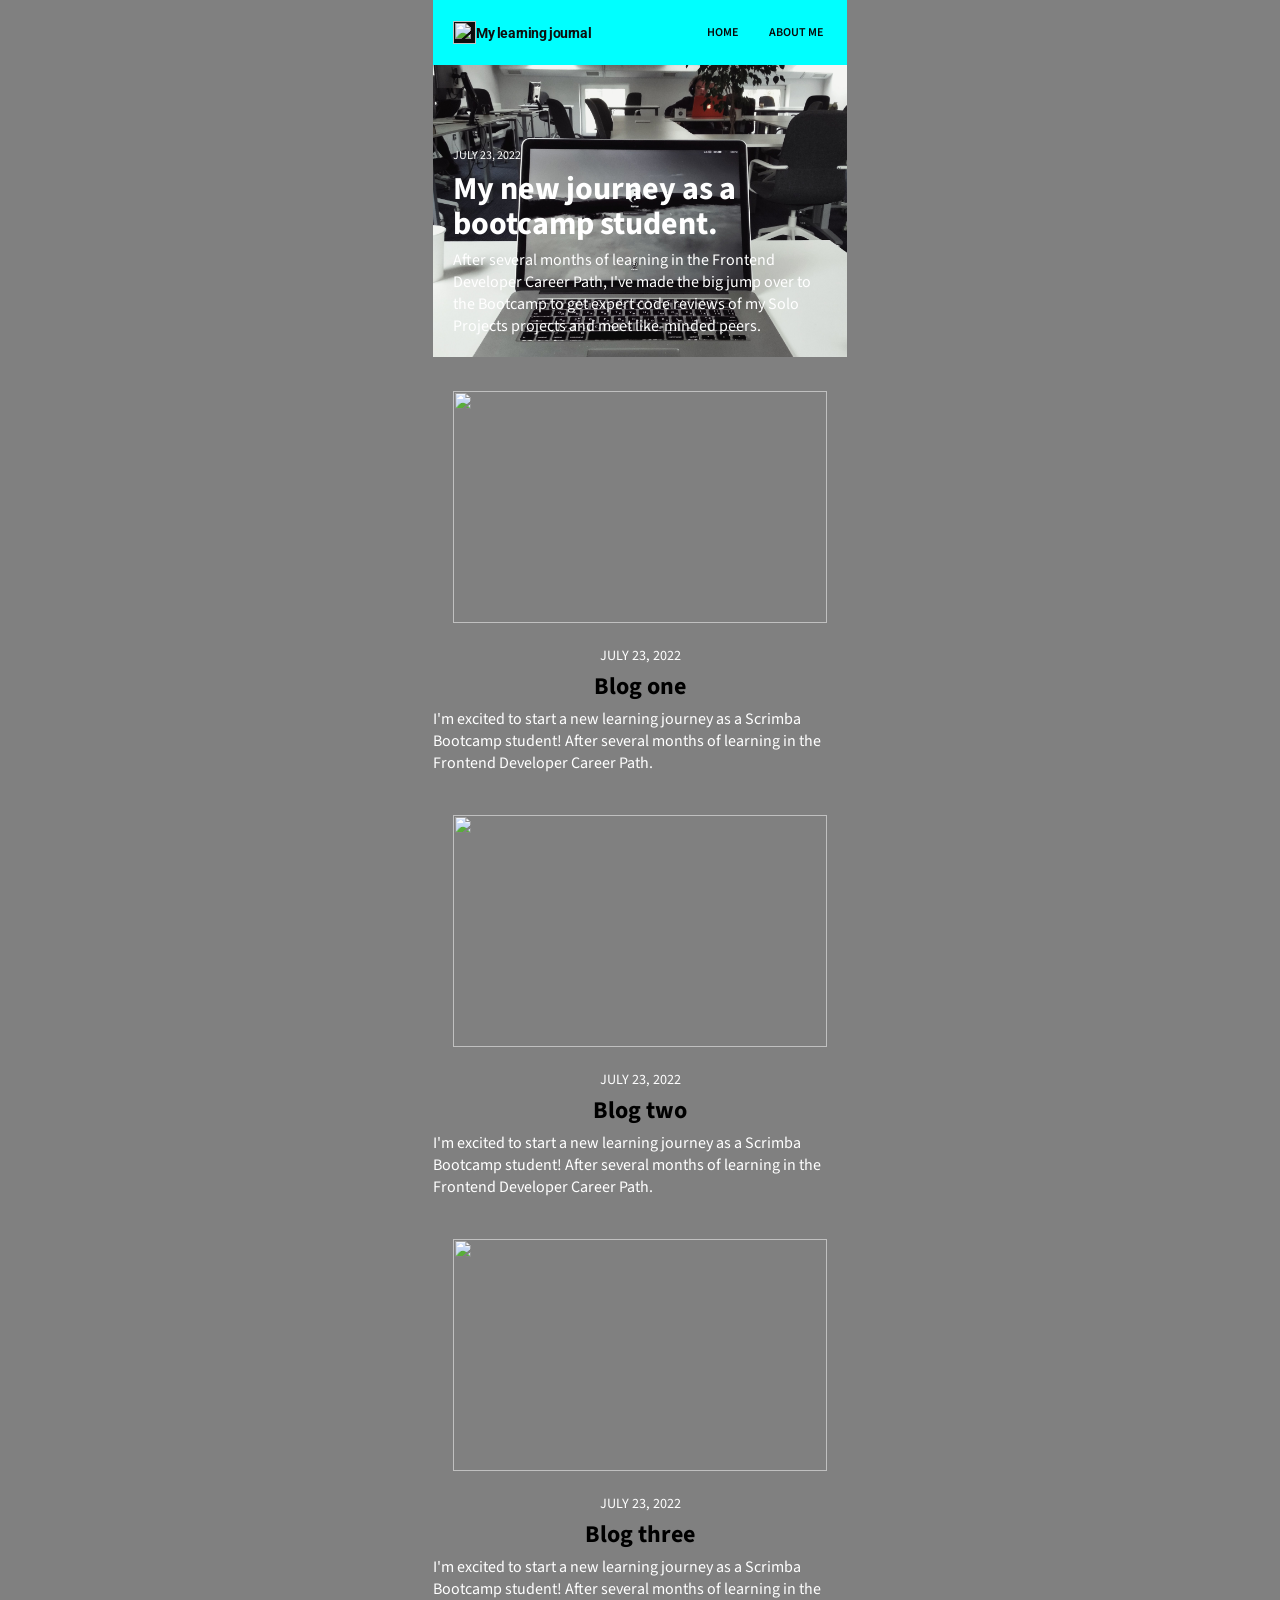
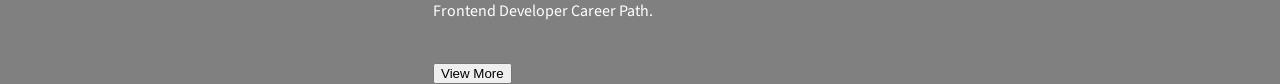
==== index.html @ 004eacd7 "Initial commit: My Learning Journal blog homepage - Add HTML structure: header with logo/nav, hero s" ====
<!DOCTYPE html>

<html lang="en">
    <head>
        <meta charset="UTF-8">
        <title>My Learning Journal</title>
        <link rel="stylesheet" href="styles.css">
        <meta name="viewport" content="width=device-width, initial-scale=1.0">
        <link rel="preconnect" href="https://fonts.googleapis.com">
<link rel="preconnect" href="https://fonts.gstatic.com" crossorigin>
<link href="https://fonts.googleapis.com/css2?family=Source+Sans+3:ital,wght@0,200..900;1,200..900&display=swap" rel="stylesheet">
<link rel="preconnect" href="https://fonts.googleapis.com">
<link rel="preconnect" href="https://fonts.gstatic.com" crossorigin>
<link href="https://fonts.googleapis.com/css2?family=Roboto:ital,wght@0,100..900;1,100..900&display=swap" rel="stylesheet">
    </head>
    <body>
        <header> 
            <div class="logo">
                <img src="#" width="23px" height="23px">My learning journal
            </div>
                <nav class="menu">
                    <li><a href="#">HOME</a></li>
                    <li><a href="#">ABOUT ME</a></li>
                </nav>
        </header>
       <main>

        <section class="hero">
            <p class="subtext">JULY 23, 2022</p>
            <h1>My new journey as a bootcamp student.</h1>
            <p>After several months of learning in the 
                Frontend Developer Career Path, 
                I've made the big jump over to the 
                Bootcamp to get expert code 
                reviews of my Solo Projects projects 
                and meet like-minded peers.</p>
        </section>

        <section class="blog-grid">
            <div class="card">
                <img src="#" width="374px" height="232px">
                <p class="subtext">JULY 23, 2022</p>
                <h2>Blog one</h2>
                <p>I'm excited to start a new learning 
                    journey as a Scrimba 
                    Bootcamp student! After several 
                    months of learning in the Frontend 
                    Developer Career Path.</p>
            </div>
            
            <div class="card">
                <img src="#" width="374px" height="232px">
                <p class="subtext">JULY 23, 2022</p>
                <h2>Blog two</h2>
                <p>I'm excited to start a new learning 
                    journey as a Scrimba 
                    Bootcamp student! After several 
                    months of learning in the Frontend 
                    Developer Career Path.</p>
            </div>

            <div class="card">
                <img src="#" width="374px" height="232px">
                <p class="subtext">JULY 23, 2022</p>
                <h2>Blog three</h2>
                <p>I'm excited to start a new learning 
                    journey as a Scrimba 
                    Bootcamp student! After several 
                    months of learning in the Frontend 
                    Developer Career Path.</p>
            </div>
        </section>

        <button class="view-more">View More</button>

       </main> 
        
    </body>
</html>
---- styles.css ----
body{
    background-color:gray;
    width: 414px;
    margin: 0;
    margin-left: auto;
    margin-right: auto;
    
}

header{
    background-color: aqua;
    display: flex;
    justify-content: space-between;
    align-items: center;
    box-sizing: border-box;
    padding: 21px 24px 21px 20px;
}

nav, a, .logo{
    display: flex;
    flex-direction: row;
    list-style: none;
    text-decoration: none;
    align-items: center;
    
}

.logo{
     font-family: "Roboto", sans-serif;
    font-weight: bold;
    font-size: 13.55px;
    letter-spacing: -0.03em;
    color: #0E0E0E;
    display: flex;
 
}

nav, a{
     font-family: "Source Sans 3", sans-serif;
    font-size: 12px;
    font-weight: 600;
    gap: 31px;
    color: #090909;
}

header img{
background-color: #0E0E0E;
}

/* Hero section */

.hero{
    background-image: url("images/hero.jpg");
    background-size: cover;
     background-position: center;
    display: flex;
    flex-direction: column;
    align-items: flex-start;
    justify-content: center;
    width: 414px;
    height: 292px;
    background-color:darkcyan ;
    padding: 87px 20px 25px 20px;
    box-sizing: border-box;
    gap: 8px;
    margin-bottom: 34px;
}

.hero .subtext, h1, p{
    font-family: "Source Sans 3", sans-serif;
    color: #FFFFFF;
    margin: 0;

}


.hero .subtext{
font-size: 12px;


}

.hero h1{
     font-size: 32px;
     font-weight: bold;
     line-height: 1.082em;



}

.hero p{
    font-size: 16px;
}

/* Grid */

.blog-grid{
    display: grid;
}

.card h2, p{
    margin: 0px;
    text-align: left;
    
}

.card{
    display: flex;
    flex-direction: column;
    align-items: center;
    font-family: "Source Sans 3", sans-serif;
    gap: 8px;
    box-sizing: border-box;
    margin-bottom: 41px;
    
}

.card img{
    
}

.card .subtext{
    font-size: 14.17px;
    margin-top: 14px;
    box-sizing: border-box;
}

.card h2{
    font-size: 24px;
    line-height: 1.082em;
}
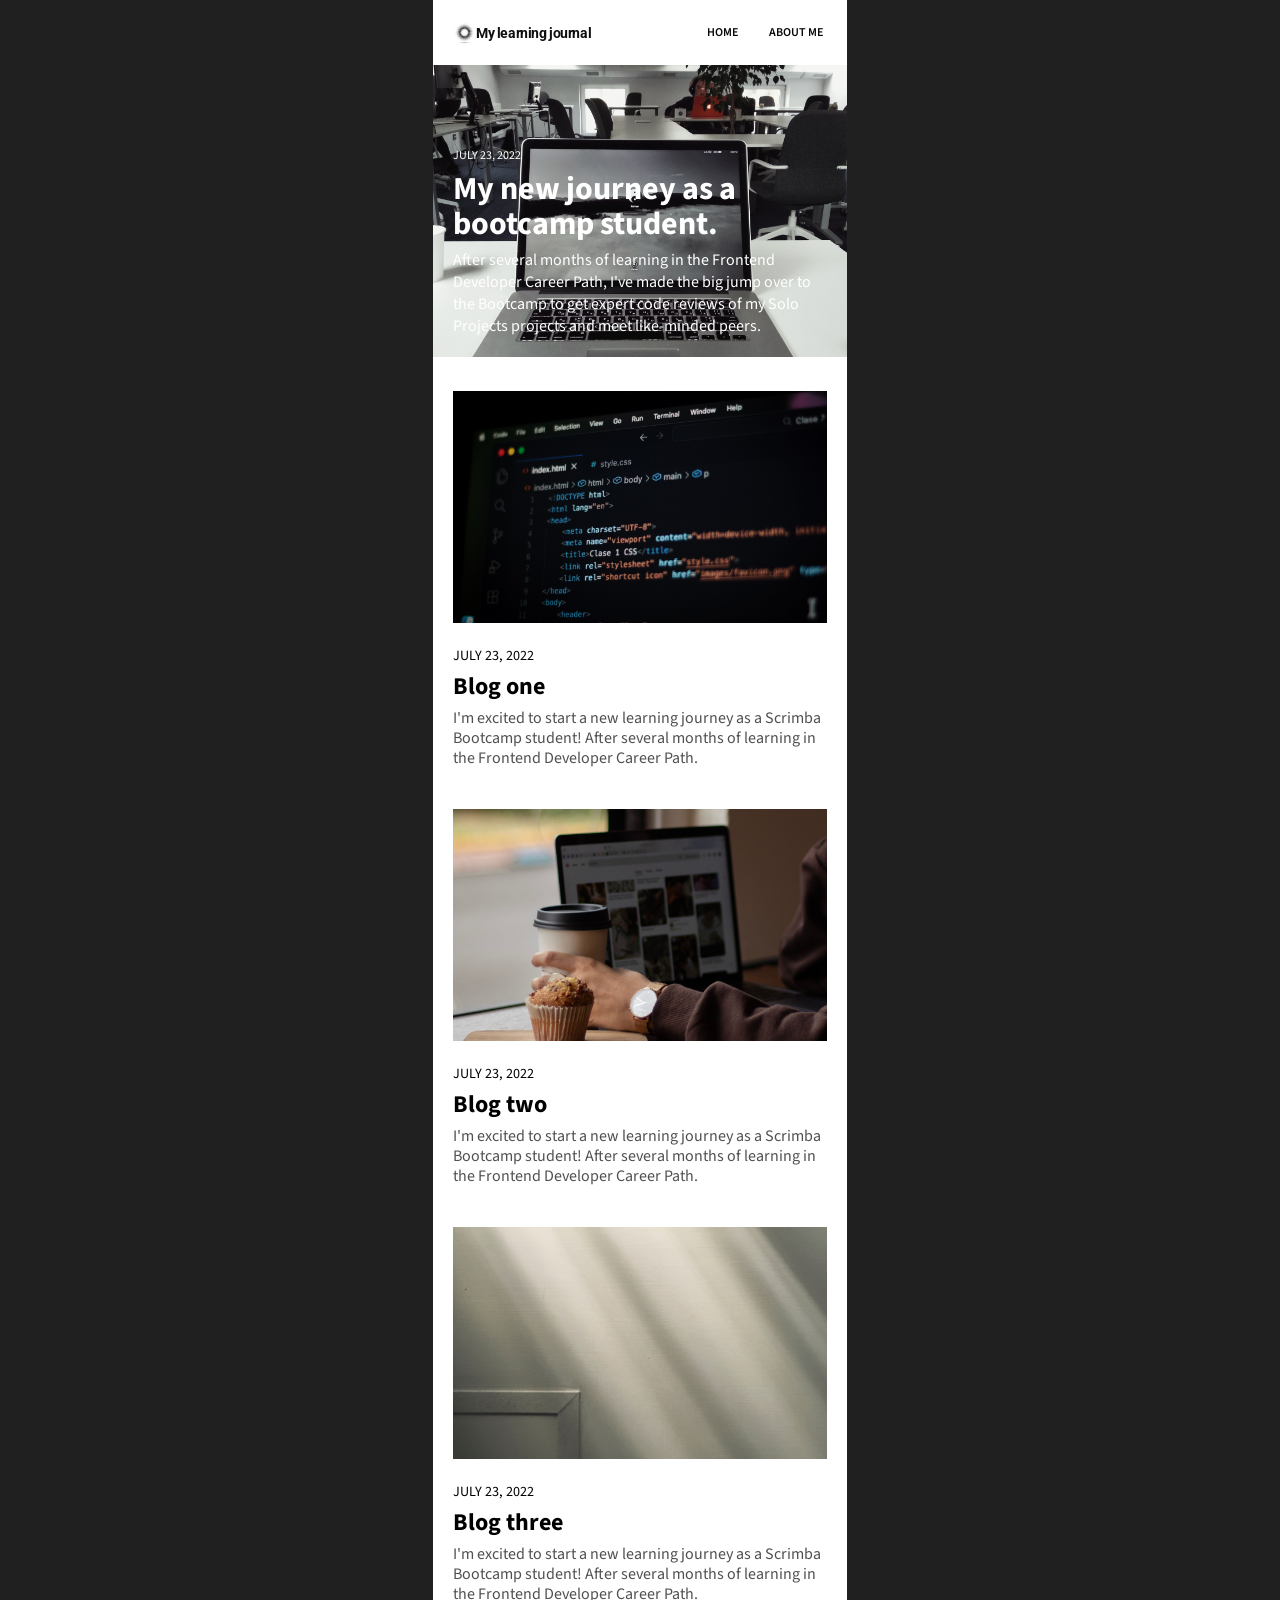
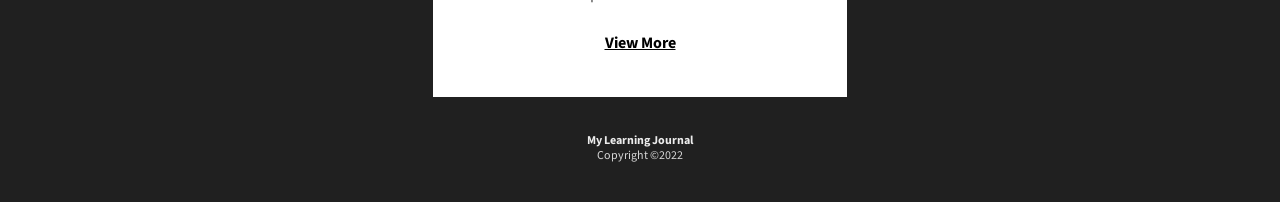
==== commit 5047698b: "Style mobile layout for My Learning Journal homepage - Style header with logo and nav using flexbox " ====
--- a/index.html
+++ b/index.html
@@ -16,7 +16,7 @@
     <body>
         <header> 
             <div class="logo">
-                <img src="#" width="23px" height="23px">My learning journal
+                <img src="./images/header-logo.jpg" width="23px" height="23px">My learning journal
             </div>
                 <nav class="menu">
                     <li><a href="#">HOME</a></li>
@@ -26,9 +26,9 @@
        <main>
 
         <section class="hero">
-            <p class="subtext">JULY 23, 2022</p>
+            <p class="date">JULY 23, 2022</p>
             <h1>My new journey as a bootcamp student.</h1>
-            <p>After several months of learning in the 
+            <p class="subtext">After several months of learning in the 
                 Frontend Developer Career Path, 
                 I've made the big jump over to the 
                 Bootcamp to get expert code 
@@ -38,10 +38,10 @@
 
         <section class="blog-grid">
             <div class="card">
-                <img src="#" width="374px" height="232px">
-                <p class="subtext">JULY 23, 2022</p>
+                <img src="./images/card2.jpg" width="374px" height="232px">
+                <p class="date">JULY 23, 2022</p>
                 <h2>Blog one</h2>
-                <p>I'm excited to start a new learning 
+                <p class="subtext">I'm excited to start a new learning 
                     journey as a Scrimba 
                     Bootcamp student! After several 
                     months of learning in the Frontend 
@@ -49,10 +49,10 @@
             </div>
             
             <div class="card">
-                <img src="#" width="374px" height="232px">
-                <p class="subtext">JULY 23, 2022</p>
+                <img src="./images/card3.jpg" width="374px" height="232px">
+                <p class="date">JULY 23, 2022</p>
                 <h2>Blog two</h2>
-                <p>I'm excited to start a new learning 
+                <p class="subtext">I'm excited to start a new learning 
                     journey as a Scrimba 
                     Bootcamp student! After several 
                     months of learning in the Frontend 
@@ -60,10 +60,10 @@
             </div>
 
             <div class="card">
-                <img src="#" width="374px" height="232px">
-                <p class="subtext">JULY 23, 2022</p>
+                <img src="./images/card4.jpg" width="374px" height="232px">
+                <p class="date">JULY 23, 2022</p>
                 <h2>Blog three</h2>
-                <p>I'm excited to start a new learning 
+                <p class="subtext">I'm excited to start a new learning 
                     journey as a Scrimba 
                     Bootcamp student! After several 
                     months of learning in the Frontend 
@@ -74,6 +74,11 @@
         <button class="view-more">View More</button>
 
        </main> 
+
+       <footer>
+        <p>My Learning Journal
+        <br><span>Copyright ©2022</span></br></p>
+       </footer>
         
     </body>
 </html>
--- a/styles.css
+++ b/styles.css
@@ -1,19 +1,22 @@
 body{
-    background-color:gray;
+    background-color:whitesmoke;
     width: 414px;
     margin: 0;
     margin-left: auto;
     margin-right: auto;
+    background-color: #202020;
+
     
 }
 
 header{
-    background-color: aqua;
+
     display: flex;
     justify-content: space-between;
     align-items: center;
     box-sizing: border-box;
     padding: 21px 24px 21px 20px;
+    background-color: white;
 }
 
 nav, a, .logo{
@@ -26,7 +29,7 @@
 }
 
 .logo{
-     font-family: "Roboto", sans-serif;
+    font-family: "Roboto", sans-serif;
     font-weight: bold;
     font-size: 13.55px;
     letter-spacing: -0.03em;
@@ -45,6 +48,7 @@
 
 header img{
 background-color: #0E0E0E;
+object-fit: cover;
 }
 
 /* Hero section */
@@ -59,34 +63,33 @@
     justify-content: center;
     width: 414px;
     height: 292px;
-    background-color:darkcyan ;
     padding: 87px 20px 25px 20px;
     box-sizing: border-box;
     gap: 8px;
     margin-bottom: 34px;
 }
 
-.hero .subtext, h1, p{
+.hero .subtext, h1, p, .date{
     font-family: "Source Sans 3", sans-serif;
     color: #FFFFFF;
     margin: 0;
-
 }
 
 
 .hero .subtext{
-font-size: 12px;
+font-size: 16px;
+font-weight: 400;
+}
 
-
+.hero .date{
+    font-size: 12px;
+    font-weight: 400;
 }
 
 .hero h1{
      font-size: 32px;
      font-weight: bold;
      line-height: 1.082em;
-
-
-
 }
 
 .hero p{
@@ -95,41 +98,98 @@
 
 /* Grid */
 
+main{
+    background-color: white;
+
+}
+
 .blog-grid{
     display: grid;
 }
 
+
+/* quitar margen texto de cards */
 .card h2, p{
     margin: 0px;
-    text-align: left;
-    
 }
 
 .card{
     display: flex;
     flex-direction: column;
-    align-items: center;
     font-family: "Source Sans 3", sans-serif;
     gap: 8px;
     box-sizing: border-box;
     margin-bottom: 41px;
-    
+    margin-left: 20px;
+    margin-right: 20px;
 }
 
 .card img{
-    
+    object-fit: cover;
 }
 
-.card .subtext{
+.card .date{
     font-size: 14.17px;
     margin-top: 14px;
     box-sizing: border-box;
+    color: #000000;
+    font-weight: 400;
 }
 
 .card h2{
     font-size: 24px;
     line-height: 1.082em;
+    font-weight: bold;
+   
 }
 
+.card .subtext{
+font-size: 16px;
+font-weight: 400;
+color: #505050;
+line-height: 1.25em;
+}
 
+/* view more btn */
 
+.view-more{
+    font-family: "Source Sans 3";
+    color: #000000;
+    font-weight: bold;
+    font-size: 16px;
+    text-decoration: underline;
+    cursor: pointer;
+    display: flex;
+    margin-top: -14px;
+    margin-left: auto;
+    margin-right: auto;
+    padding-bottom: 43px;
+    border: none;
+    background: none;
+   
+}
+
+/* footer */
+footer{
+    background-color: #202020;
+    display: flex;
+    justify-content: center;
+    align-items: center;
+    text-align: center;
+    height: 105px;
+
+}
+
+footer p{
+    font-size: 12px;
+    color: #ececec;
+    font-weight: bold;
+    line-height: 1.082em;
+}
+
+footer span{
+    color:#D7D7D7;
+    font-weight: 400;
+    line-height: 1.25em;
+}
+
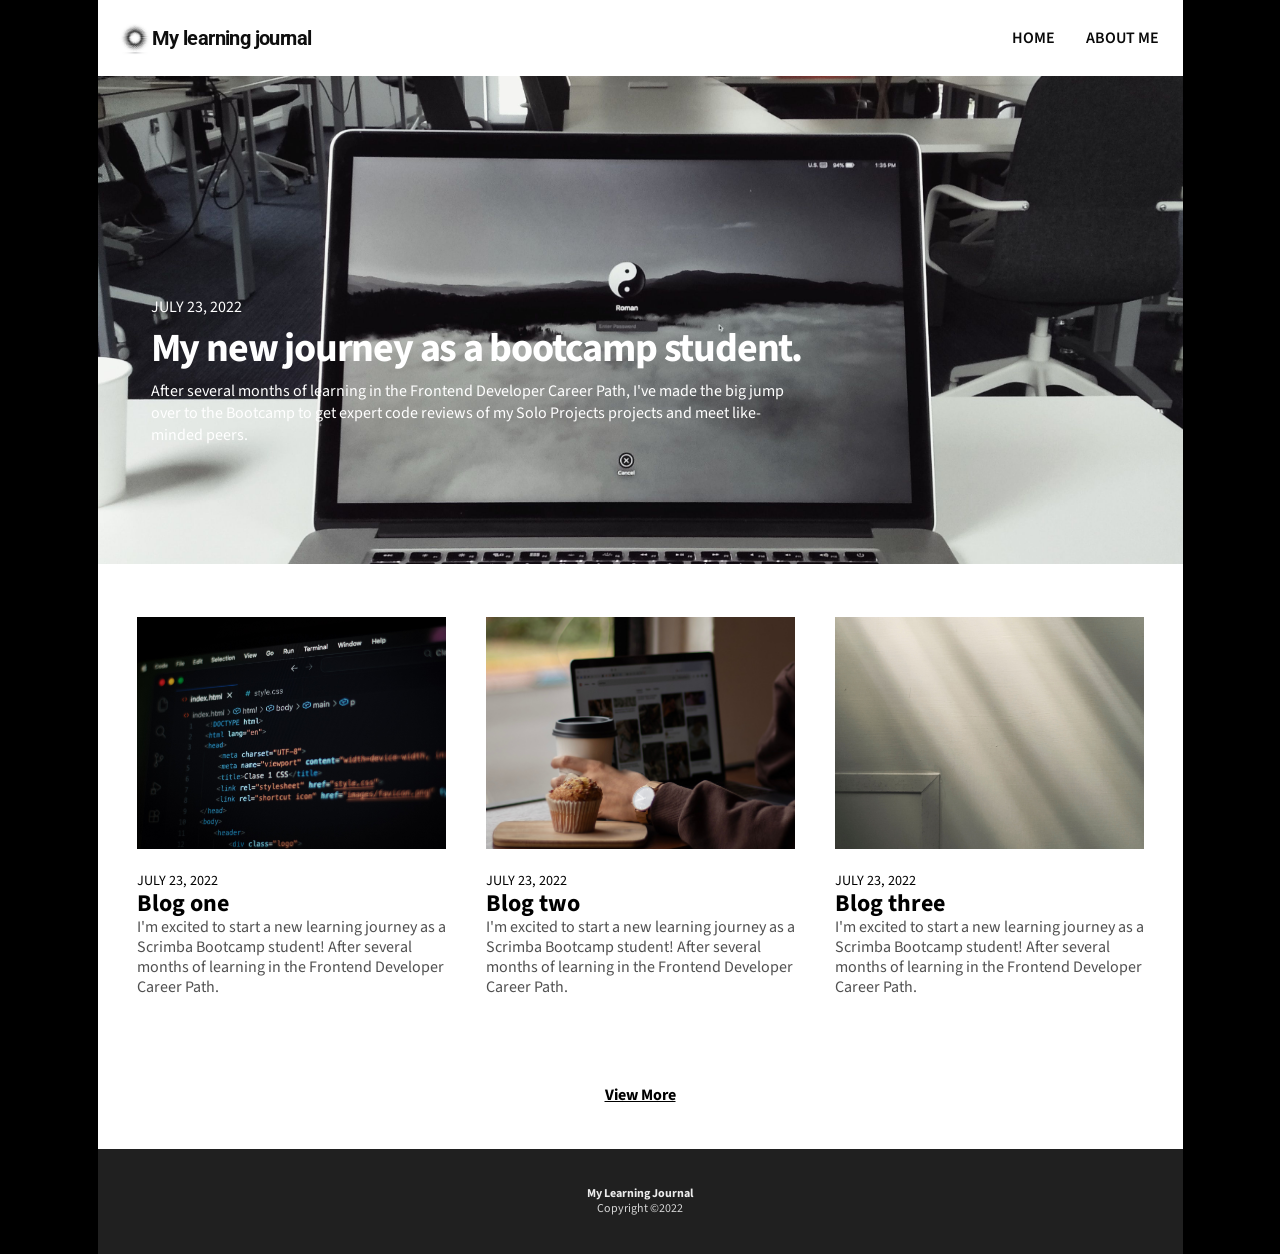
==== commit f9d48fdd: "Add desktop breakpoint styles for header, hero, and blog grid - Add media query at 1080px for deskto" ====
--- a/index.html
+++ b/index.html
@@ -26,14 +26,16 @@
        <main>
 
         <section class="hero">
-            <p class="date">JULY 23, 2022</p>
-            <h1>My new journey as a bootcamp student.</h1>
-            <p class="subtext">After several months of learning in the 
-                Frontend Developer Career Path, 
-                I've made the big jump over to the 
-                Bootcamp to get expert code 
-                reviews of my Solo Projects projects 
-                and meet like-minded peers.</p>
+            <div class="inner-text">
+                <p class="date">JULY 23, 2022</p>
+                <h1>My new journey as a bootcamp student.</h1>
+                <p class="subtext">After several months of learning in the 
+                    Frontend Developer Career Path, 
+                    I've made the big jump over to the 
+                    Bootcamp to get expert code 
+                    reviews of my Solo Projects projects 
+                    and meet like-minded peers.</p>
+            </div>
         </section>
 
         <section class="blog-grid">
--- a/styles.css
+++ b/styles.css
@@ -1,21 +1,17 @@
 body{
-    background-color:whitesmoke;
-    width: 414px;
-    margin: 0;
-    margin-left: auto;
-    margin-right: auto;
+
+    width: 100%;
+    max-width: 414px;
+    margin: 0 auto;
     background-color: #202020;
-
-    
 }
 
 header{
-
     display: flex;
     justify-content: space-between;
     align-items: center;
     box-sizing: border-box;
-    padding: 21px 24px 21px 20px;
+    padding: 1.3125rem 1.5rem 1.3125rem 1.25rem;
     background-color: white;
 }
 
@@ -25,30 +21,28 @@
     list-style: none;
     text-decoration: none;
     align-items: center;
-    
 }
 
 .logo{
     font-family: "Roboto", sans-serif;
     font-weight: bold;
-    font-size: 13.55px;
+    font-size: 0.8469rem;
     letter-spacing: -0.03em;
     color: #0E0E0E;
     display: flex;
- 
 }
 
 nav, a{
-     font-family: "Source Sans 3", sans-serif;
-    font-size: 12px;
+    font-family: "Source Sans 3", sans-serif;
+    font-size: 0.75rem;
     font-weight: 600;
-    gap: 31px;
+    gap: 1.9375rem;
     color: #090909;
 }
 
 header img{
-background-color: #0E0E0E;
-object-fit: cover;
+    background-color: #0E0E0E;
+    object-fit: cover;
 }
 
 /* Hero section */
@@ -56,17 +50,17 @@
 .hero{
     background-image: url("images/hero.jpg");
     background-size: cover;
-     background-position: center;
+    background-position: center;
     display: flex;
     flex-direction: column;
     align-items: flex-start;
-    justify-content: center;
-    width: 414px;
-    height: 292px;
-    padding: 87px 20px 25px 20px;
-    box-sizing: border-box;
-    gap: 8px;
-    margin-bottom: 34px;
+    justify-content: flex-end;
+    width: 25.875rem;
+    height: 18.25rem;
+    padding: 5.4375rem 1.25rem 1.5625rem 1.25rem;
+    box-sizing: border-box;
+    gap: 0.5rem;
+    margin-bottom: 2.125rem;
 }
 
 .hero .subtext, h1, p, .date{
@@ -75,38 +69,36 @@
     margin: 0;
 }
 
-
 .hero .subtext{
-font-size: 16px;
-font-weight: 400;
+    font-size: 1rem;
+    font-weight: 400;
 }
 
 .hero .date{
-    font-size: 12px;
+    font-size: 0.75rem;
     font-weight: 400;
 }
 
 .hero h1{
-     font-size: 32px;
-     font-weight: bold;
-     line-height: 1.082em;
+    font-size: 2rem;
+    font-weight: bold;
+    line-height: 1.082em;
 }
 
 .hero p{
-    font-size: 16px;
+    font-size: 1rem;
 }
 
 /* Grid */
 
 main{
     background-color: white;
-
 }
 
 .blog-grid{
     display: grid;
-}
-
+    justify-content: center;
+}
 
 /* quitar margen texto de cards */
 .card h2, p{
@@ -117,37 +109,36 @@
     display: flex;
     flex-direction: column;
     font-family: "Source Sans 3", sans-serif;
-    gap: 8px;
-    box-sizing: border-box;
-    margin-bottom: 41px;
-    margin-left: 20px;
-    margin-right: 20px;
+    box-sizing: border-box;
+    margin-bottom: 2.5625rem;
+    margin-left: 1.25rem;
+    margin-right: 1.25rem;
 }
 
 .card img{
     object-fit: cover;
+    margin-bottom: 8px;
 }
 
 .card .date{
-    font-size: 14.17px;
-    margin-top: 14px;
+    font-size: 0.8856rem;
+    margin-top: 0.875rem;
     box-sizing: border-box;
     color: #000000;
     font-weight: 400;
 }
 
 .card h2{
-    font-size: 24px;
+    font-size: 1.5rem;
     line-height: 1.082em;
     font-weight: bold;
-   
 }
 
 .card .subtext{
-font-size: 16px;
-font-weight: 400;
-color: #505050;
-line-height: 1.25em;
+    font-size: 1rem;
+    font-weight: 400;
+    color: #505050;
+    line-height: 1.25em;
 }
 
 /* view more btn */
@@ -156,17 +147,16 @@
     font-family: "Source Sans 3";
     color: #000000;
     font-weight: bold;
-    font-size: 16px;
+    font-size: 1rem;
     text-decoration: underline;
     cursor: pointer;
     display: flex;
-    margin-top: -14px;
+    margin-top: -0.875rem;
     margin-left: auto;
     margin-right: auto;
-    padding-bottom: 43px;
+    padding-bottom: 2.6875rem;
     border: none;
     background: none;
-   
 }
 
 /* footer */
@@ -176,12 +166,11 @@
     justify-content: center;
     align-items: center;
     text-align: center;
-    height: 105px;
-
+    height: 6.5625rem;
 }
 
 footer p{
-    font-size: 12px;
+    font-size: 0.75rem;
     color: #ececec;
     font-weight: bold;
     line-height: 1.082em;
@@ -193,3 +182,92 @@
     line-height: 1.25em;
 }
 
+/* Desktop screen size */
+
+
+
+@media (min-width: 1080px){
+    body{
+        background-color: #000000;
+        max-width: 1085px;
+    }
+
+
+/* texto nav */
+
+    nav a{
+    font-family: "Source Sans 3", sans-serif;
+    font-size: 1rem;
+    }
+
+    .logo{
+        font-size: 1.2525rem;
+    }
+
+    .logo img{
+        height: 2.140625rem;
+        width: 2.140625rem;
+    }
+
+/* texto hero */
+    .hero{
+        width: 1085px;
+        height: 488px;
+        padding: 0 0 3.7043rem 3.3125rem
+        
+    }
+
+    .hero .inner-text{
+     width: 657px;
+    }
+
+    .hero .date{
+    font-size: 1rem;
+    font-weight: 400;
+    margin-bottom: 0.5625rem;
+    }
+
+    .hero h1{
+    font-size: 2.5rem;
+    letter-spacing: -0.03em;
+   margin-bottom: 0.6081rem;
+    }
+
+   .hero .subtext{
+    font-size: 1rem;
+    font-weight: 400;
+    margin-bottom: 3.704375rem;
+    }
+
+    .hero{
+        margin-bottom: 0px;
+    }
+
+/* grid template */
+
+
+.blog-grid{
+
+    grid-template-columns: repeat(3, 1fr);
+    grid-template-rows: 1fr;
+    box-sizing: border-box;
+    padding: 53px 53px 46px 53px;
+    row-gap: 26px;
+
+
+    }
+
+    .card{
+        width: 309px;
+        height: 393px;
+        
+    }
+
+    .card img{
+        width: 100%;
+    }
+
+}
+
+   
+
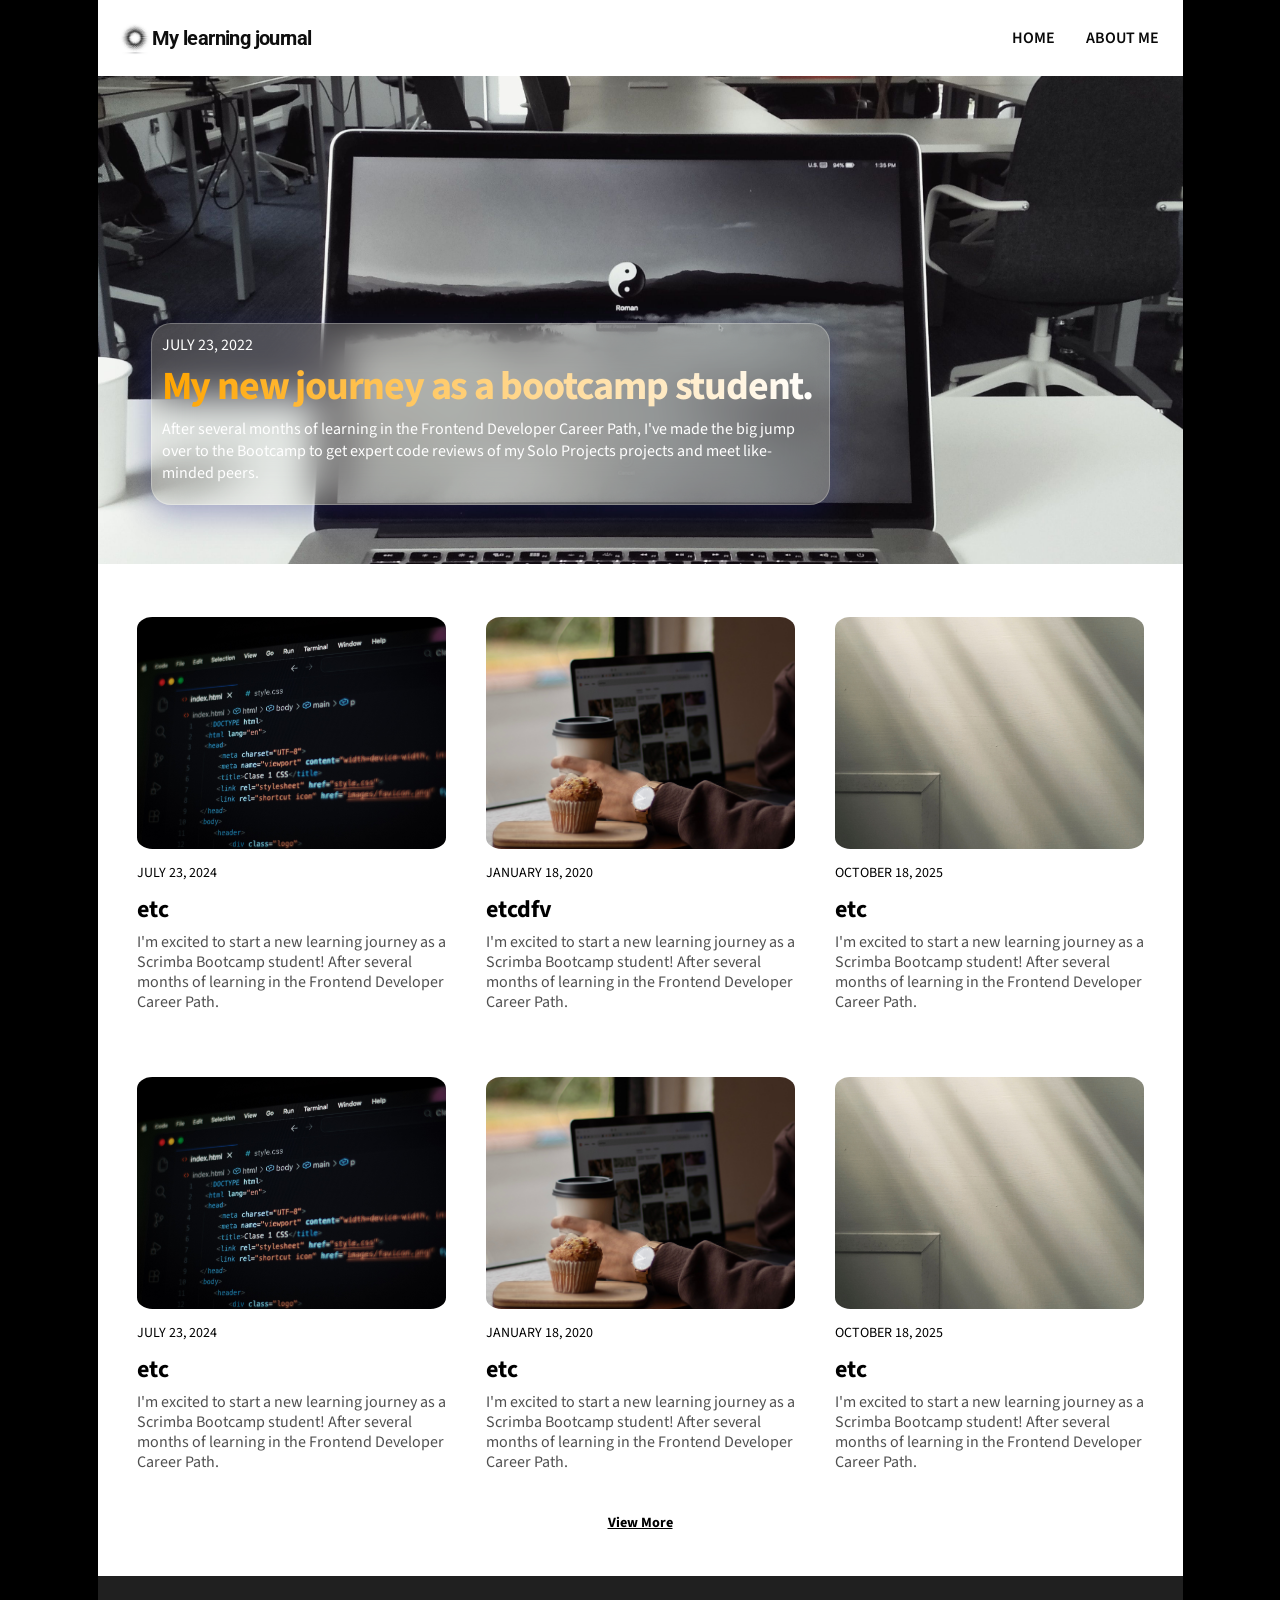
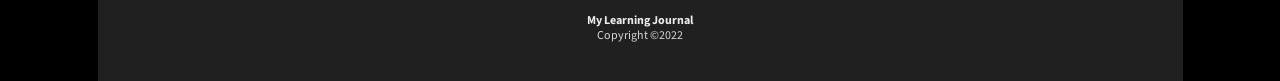
==== commit 6d956b7c: "Complete homepage with dynamic blog rendering and View More - Add data.js with blog post objects (im" ====
--- a/index.html
+++ b/index.html
@@ -28,7 +28,7 @@
         <section class="hero">
             <div class="inner-text">
                 <p class="date">JULY 23, 2022</p>
-                <h1>My new journey as a bootcamp student.</h1>
+                <h1 class="gradient-text">My new journey as a bootcamp student.</h1>
                 <p class="subtext">After several months of learning in the 
                     Frontend Developer Career Path, 
                     I've made the big jump over to the 
@@ -37,43 +37,13 @@
                     and meet like-minded peers.</p>
             </div>
         </section>
+<!-- Grid blogs -->
+        <section class="blog-grid" id="blog-grid">
 
-        <section class="blog-grid">
-            <div class="card">
-                <img src="./images/card2.jpg" width="374px" height="232px">
-                <p class="date">JULY 23, 2022</p>
-                <h2>Blog one</h2>
-                <p class="subtext">I'm excited to start a new learning 
-                    journey as a Scrimba 
-                    Bootcamp student! After several 
-                    months of learning in the Frontend 
-                    Developer Career Path.</p>
-            </div>
-            
-            <div class="card">
-                <img src="./images/card3.jpg" width="374px" height="232px">
-                <p class="date">JULY 23, 2022</p>
-                <h2>Blog two</h2>
-                <p class="subtext">I'm excited to start a new learning 
-                    journey as a Scrimba 
-                    Bootcamp student! After several 
-                    months of learning in the Frontend 
-                    Developer Career Path.</p>
-            </div>
-
-            <div class="card">
-                <img src="./images/card4.jpg" width="374px" height="232px">
-                <p class="date">JULY 23, 2022</p>
-                <h2>Blog three</h2>
-                <p class="subtext">I'm excited to start a new learning 
-                    journey as a Scrimba 
-                    Bootcamp student! After several 
-                    months of learning in the Frontend 
-                    Developer Career Path.</p>
-            </div>
+        
         </section>
 
-        <button class="view-more">View More</button>
+        <button class="view-more" id="view-btn">View More</button>
 
        </main> 
 
@@ -81,6 +51,8 @@
         <p>My Learning Journal
         <br><span>Copyright ©2022</span></br></p>
        </footer>
-        
+
+        <script src="script.js" type="module"></script>
+
     </body>
 </html>
--- a/styles.css
+++ b/styles.css
@@ -117,7 +117,8 @@
 
 .card img{
     object-fit: cover;
-    margin-bottom: 8px;
+    border-radius: 5%;
+    
 }
 
 .card .date{
@@ -147,11 +148,11 @@
     font-family: "Source Sans 3";
     color: #000000;
     font-weight: bold;
-    font-size: 1rem;
+    font-size: 0.885625rem;
     text-decoration: underline;
     cursor: pointer;
     display: flex;
-    margin-top: -0.875rem;
+    margin-top: -2.875rem;
     margin-left: auto;
     margin-right: auto;
     padding-bottom: 2.6875rem;
@@ -159,6 +160,11 @@
     background: none;
 }
 
+.view-more:hover{
+    transform: scale(1.04);
+    color: #505050;
+}
+
 /* footer */
 footer{
     background-color: #202020;
@@ -167,6 +173,9 @@
     align-items: center;
     text-align: center;
     height: 6.5625rem;
+
+    
+
 }
 
 footer p{
@@ -174,6 +183,7 @@
     color: #ececec;
     font-weight: bold;
     line-height: 1.082em;
+    
 }
 
 footer span{
@@ -200,6 +210,11 @@
     font-size: 1rem;
     }
 
+    nav a:hover{
+        transform: scale(1.03);
+        color:#505050;
+    }
+
     .logo{
         font-size: 1.2525rem;
     }
@@ -213,12 +228,23 @@
     .hero{
         width: 1085px;
         height: 488px;
-        padding: 0 0 3.7043rem 3.3125rem
+        padding: 0 0 3.7043rem 3.3125rem;
         
     }
 
     .hero .inner-text{
-     width: 657px;
+     /* width: 657px; */
+     height: 10rem;
+     width: 41.0625rem;
+     padding: 0.625em;
+
+
+    background: rgba(255, 255, 255, 0.2);
+    backdrop-filter: blur(20px);
+    -webkit-backdrop-filter: blur(20px); /* necesario para Safari */
+    border: 1px solid rgba(255, 255, 255, 0.25);
+    border-radius: 20px;
+    box-shadow: 0 8px 32px rgba(31, 38, 135, 0.37);
     }
 
     .hero .date{
@@ -230,8 +256,16 @@
     .hero h1{
     font-size: 2.5rem;
     letter-spacing: -0.03em;
-   margin-bottom: 0.6081rem;
-    }
+    margin-bottom: 0.6081rem;
+    color: gradient() ;
+    }
+
+    .gradient-text {
+    background: linear-gradient(90deg, orange, white);
+    -webkit-background-clip: text;
+    background-clip: text;
+    color: transparent;
+}
 
    .hero .subtext{
     font-size: 1rem;
@@ -265,7 +299,32 @@
 
     .card img{
         width: 100%;
-    }
+        min-height: 232px;
+    }
+
+    .card img:hover{
+        transform: scale(1.01);
+    }
+
+
+/* card text */
+
+.card .date{
+    font-size: 0.875rem;
+    margin-top: 0.875rem;
+    margin-bottom: 14px;
+  
+}
+
+.card h2{
+    margin-bottom: 9px;
+}
+
+.card .subtext{
+  
+}
+
+
 
 }
 
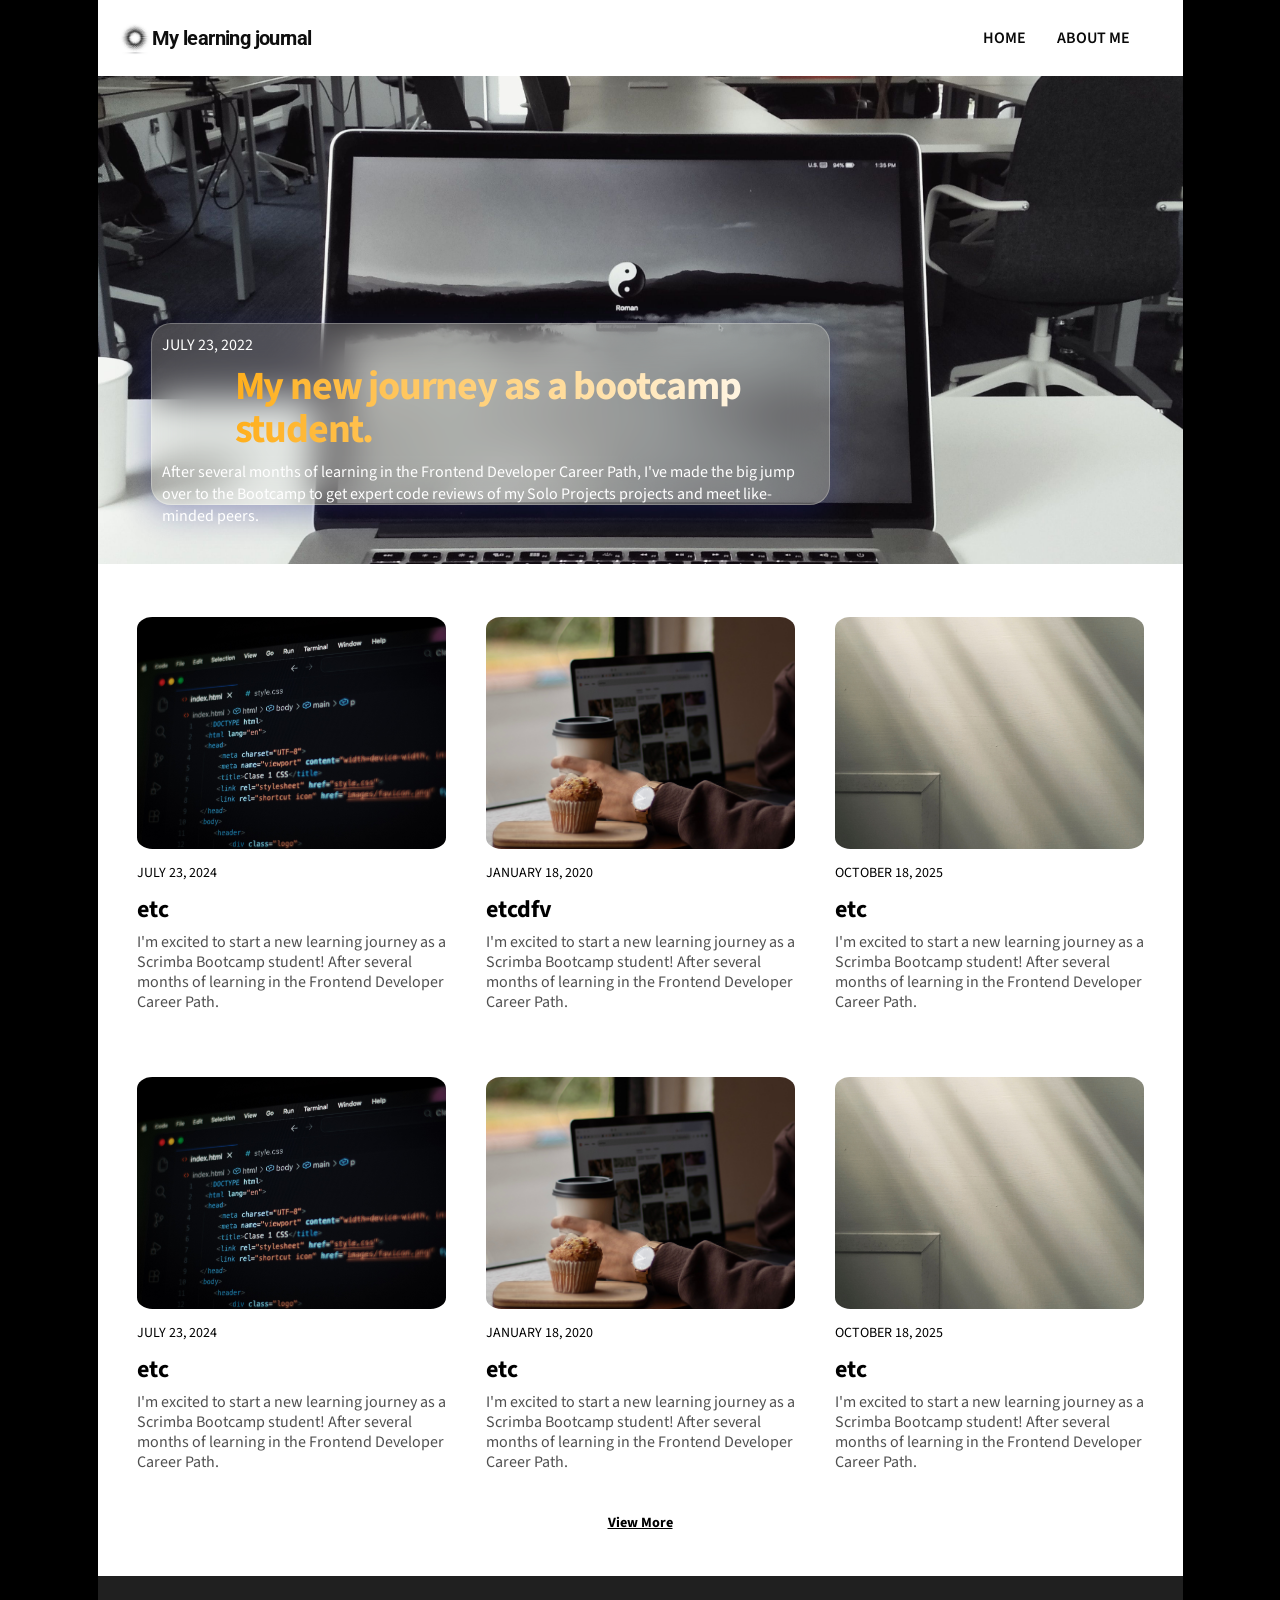
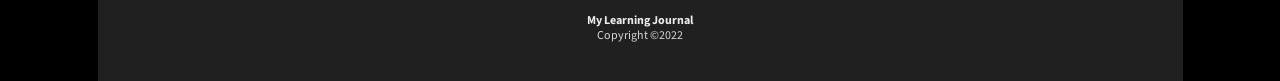
==== commit f37b2e62: "Fix hero.html desktop styles and unify duplicated CSS - Wrap desktop-only styles in @media (min-widt" ====
--- a/index.html
+++ b/index.html
@@ -13,7 +13,7 @@
 <link rel="preconnect" href="https://fonts.gstatic.com" crossorigin>
 <link href="https://fonts.googleapis.com/css2?family=Roboto:ital,wght@0,100..900;1,100..900&display=swap" rel="stylesheet">
     </head>
-    <body>
+    <body class="index-html">
         <header> 
             <div class="logo">
                 <img src="./images/header-logo.jpg" width="23px" height="23px">My learning journal
@@ -25,7 +25,7 @@
         </header>
        <main>
 
-        <section class="hero">
+        <section class="hero" id="hero-redirect">
             <div class="inner-text">
                 <p class="date">JULY 23, 2022</p>
                 <h1 class="gradient-text">My new journey as a bootcamp student.</h1>
--- a/styles.css
+++ b/styles.css
@@ -5,6 +5,8 @@
     margin: 0 auto;
     background-color: #202020;
 }
+
+/* smartphone version */
 
 header{
     display: flex;
@@ -13,6 +15,7 @@
     box-sizing: border-box;
     padding: 1.3125rem 1.5rem 1.3125rem 1.25rem;
     background-color: white;
+  
 }
 
 nav, a, .logo{
@@ -124,6 +127,7 @@
 .card .date{
     font-size: 0.8856rem;
     margin-top: 0.875rem;
+    margin-bottom: 0.5625rem;
     box-sizing: border-box;
     color: #000000;
     font-weight: 400;
@@ -133,6 +137,7 @@
     font-size: 1.5rem;
     line-height: 1.082em;
     font-weight: bold;
+    margin-bottom: 0.5625rem;
 }
 
 .card .subtext{
@@ -152,7 +157,7 @@
     text-decoration: underline;
     cursor: pointer;
     display: flex;
-    margin-top: -2.875rem;
+    margin-top: -0.7em;
     margin-left: auto;
     margin-right: auto;
     padding-bottom: 2.6875rem;
@@ -192,15 +197,84 @@
     line-height: 1.25em;
 }
 
+/* hero.html mobile screen*/
+.recent-posts{
+    color: #000000;
+    font-weight: bold;
+    font-size: 1rem;
+    text-align: center;
+    margin-bottom: 1.6875rem;
+
+}
+
+.mobile-break{
+    display: inline;
+}
+
+.blog{
+    display: flex;
+    flex-direction: column;
+    padding: 2rem 1.25rem 3.1875rem 1.25rem;
+}
+
+.blog, p, h1{
+    color: #151515;
+    margin: 0;
+}
+
+.blog .blog-font{
+    font-size: 1rem;
+}
+
+.blog .bold{
+    font-weight: bold;
+    font-size: 1rem;
+}
+
+.blog h1{
+    line-height: 1.082em;
+    font-weight: bold;
+    font-size: 2rem;
+    margin-bottom:1.4rem;
+    letter-spacing: -0.03em;
+    
+}
+
+
+.blog .date{
+    color: #151515;
+    font-weight: 400;
+    font-size: 0.75rem;
+    margin-bottom: 1.5rem;
+}
+
+.blog img{
+    object-fit: cover;
+    border-radius: 3%;
+    margin: 2.1875rem 0;
+}
+
+
 /* Desktop screen size */
-
-
 
 @media (min-width: 1080px){
     body{
         background-color: #000000;
         max-width: 1085px;
     }
+
+
+/* header */
+
+header{
+    padding-right: 53px;
+}
+
+header nav a {
+    font-size: 1rem;
+    font-weight: 600;
+}
+
 
 
 /* texto nav */
@@ -229,6 +303,7 @@
         width: 1085px;
         height: 488px;
         padding: 0 0 3.7043rem 3.3125rem;
+        cursor: pointer;
         
     }
 
@@ -277,6 +352,74 @@
         margin-bottom: 0px;
     }
 
+
+    /* hero.html desktop screen*/
+
+    .blog{
+        padding-bottom: 4.5625rem;
+    }
+
+    .blog p, h1{
+       padding-left: 73px;
+       padding-right: 73px;
+    }
+
+    .mobile-break{
+        display: none;
+    }
+
+    .blog .date{
+        font-size: 1rem;
+        color: #151515;
+        margin-bottom: 24px;
+
+    }
+
+    .blog h1{
+        font-size: 2.25rem;
+        margin-bottom: 1.6875rem;
+    }
+
+    .blog img{
+        width: 979px;
+        height: 488px;
+        border-radius: 5%;
+        display: flex;
+        justify-content: center;
+        margin-left: auto;
+        margin-right: auto;
+    }
+
+
+    .blog .bold{
+        font-size: 1.5rem;
+    }
+
+     .blog .blog-font{
+        font-size: 1.143125rem;
+        
+    }
+
+   
+    .hero-html .recent-posts{
+        font-size: 1.5rem;
+        margin: 0;
+     
+    }
+
+    .hero-html .blog-grid{
+        padding-top: 1.75rem;
+    }
+
+    .hero-html .view-more{
+        display: none;
+    }
+
+    .hero-html .blog-grid{
+        padding-bottom: 10px;
+    }
+
+
 /* grid template */
 
 
@@ -320,11 +463,9 @@
     margin-bottom: 9px;
 }
 
-.card .subtext{
-  
-}
-
-
+.view-more{
+    margin-top: -2.875rem;
+}
 
 }
 
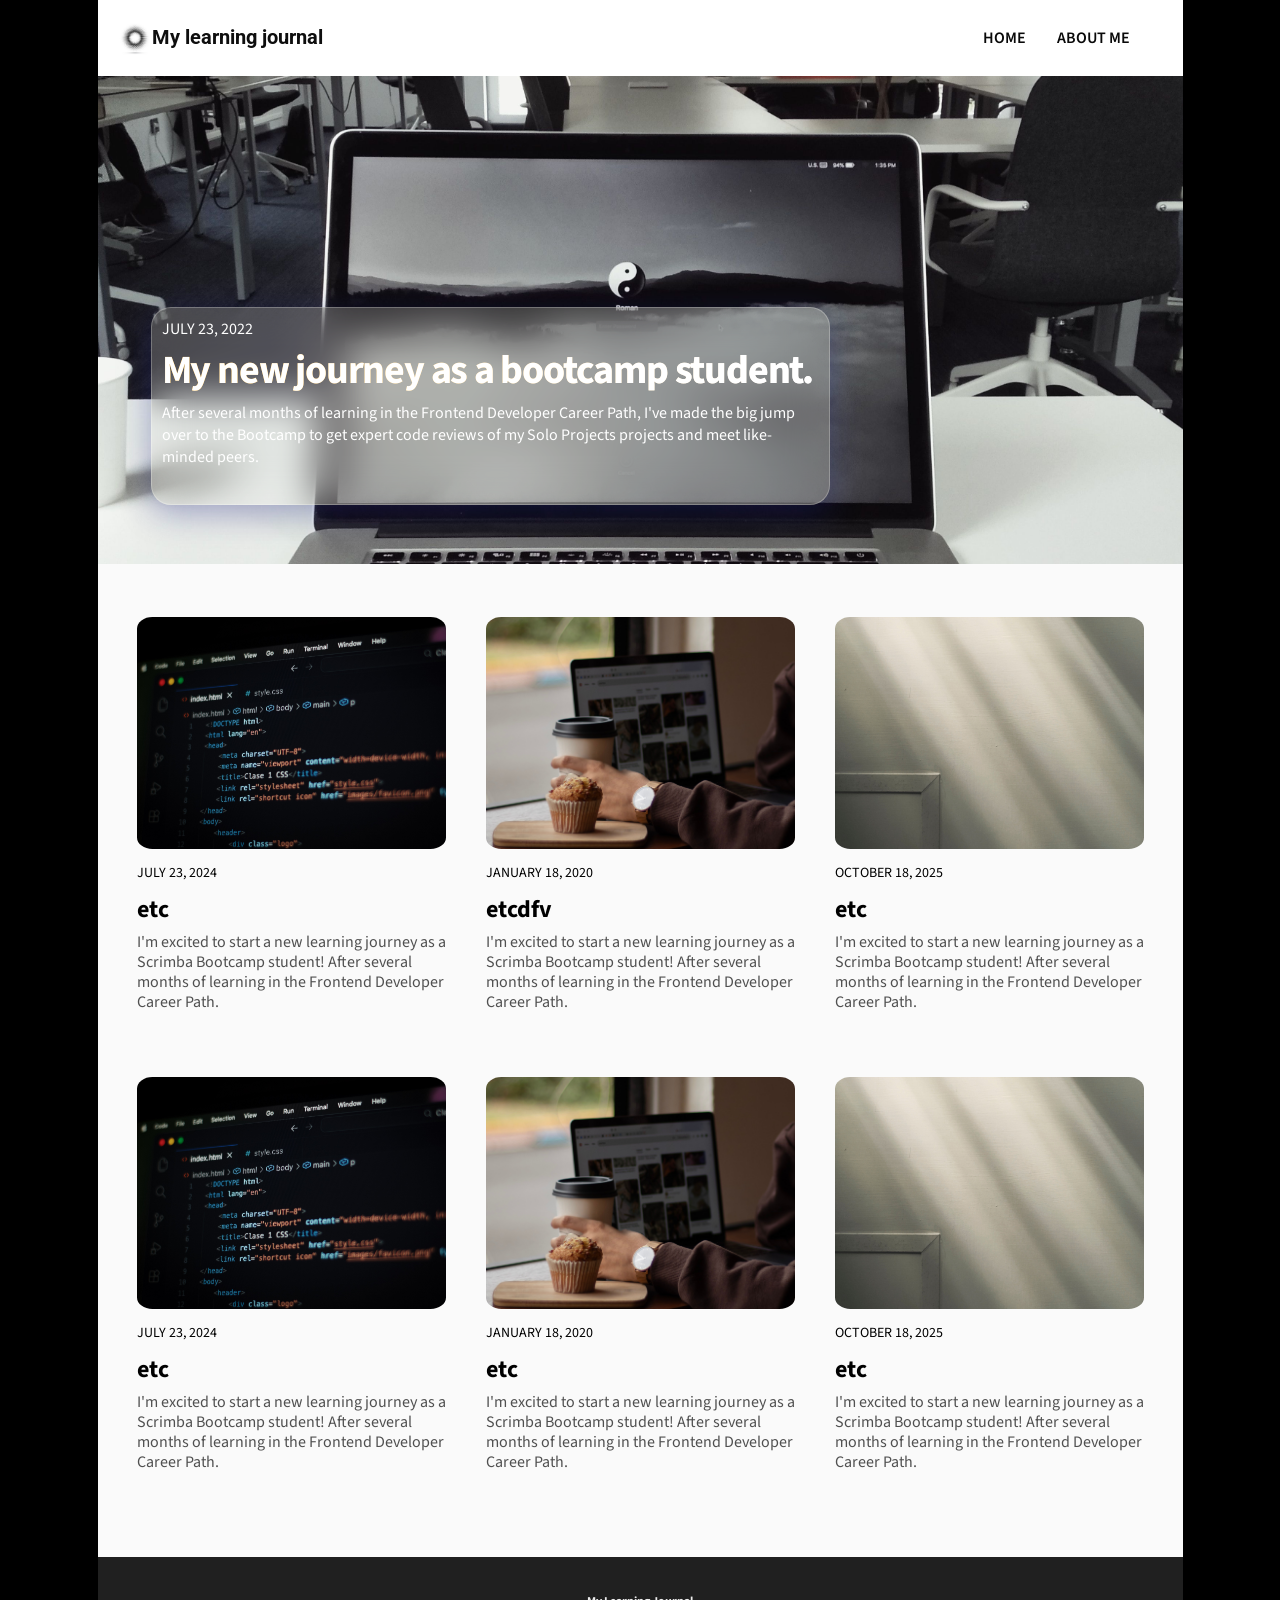
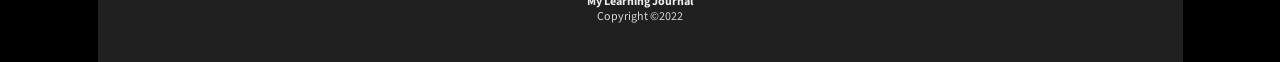
==== commit 943fc1d2: "Add blog page, shared JS module, and nav routing; progress on about page - Create blog.html with its" ====
--- a/index.html
+++ b/index.html
@@ -16,11 +16,11 @@
     <body class="index-html">
         <header> 
             <div class="logo">
-                <img src="./images/header-logo.jpg" width="23px" height="23px">My learning journal
+                <a href="./index.html"><img src="./images/header-logo.jpg" width="23px" height="23px">My  learning journal</a>
             </div>
                 <nav class="menu">
-                    <li><a href="#">HOME</a></li>
-                    <li><a href="#">ABOUT ME</a></li>
+                    <li><a href="./index.html">HOME</a></li>
+                    <li><a href="./about.html">ABOUT ME</a></li>
                 </nav>
         </header>
        <main>
@@ -52,7 +52,7 @@
         <br><span>Copyright ©2022</span></br></p>
        </footer>
 
-        <script src="script.js" type="module"></script>
+        <script src="index.js" type="module"></script>
 
     </body>
 </html>
--- a/styles.css
+++ b/styles.css
@@ -3,7 +3,6 @@
     width: 100%;
     max-width: 414px;
     margin: 0 auto;
-    background-color: #202020;
 }
 
 /* smartphone version */
@@ -27,24 +26,27 @@
 }
 
 .logo{
-    font-family: "Roboto", sans-serif;
-    font-weight: bold;
-    font-size: 0.8469rem;
-    letter-spacing: -0.03em;
+    display: flex;
+}
+
+.logo a{
     color: #0E0E0E;
-    display: flex;
-}
-
-nav, a{
+    font-family: "Roboto";
+    font-weight: bold;
+    font-size: 0.846875m;
+    letter-spacing: -0.03;
+    line-height: 1.082;
+}
+
+nav, .menu a{
     font-family: "Source Sans 3", sans-serif;
-    font-size: 0.75rem;
+    font-size: .75rem;
     font-weight: 600;
     gap: 1.9375rem;
     color: #090909;
 }
 
 header img{
-    background-color: #0E0E0E;
     object-fit: cover;
 }
 
@@ -86,6 +88,7 @@
     font-size: 2rem;
     font-weight: bold;
     line-height: 1.082em;
+    color: white;
 }
 
 .hero p{
@@ -95,7 +98,7 @@
 /* Grid */
 
 main{
-    background-color: white;
+    background-color: #FAFAFA;
 }
 
 .blog-grid{
@@ -275,27 +278,24 @@
     font-weight: 600;
 }
 
-
-
 /* texto nav */
 
-    nav a{
-    font-family: "Source Sans 3", sans-serif;
-    font-size: 1rem;
-    }
-
-    nav a:hover{
+    .menu a{
+        font-size: 1rem;
+    }
+
+    .menu a:hover{
         transform: scale(1.03);
         color:#505050;
-    }
-
-    .logo{
-        font-size: 1.2525rem;
     }
 
     .logo img{
         height: 2.140625rem;
         width: 2.140625rem;
+    }
+
+    .logo a{
+        font-size: 1.2525rem;
     }
 
 /* texto hero */
@@ -309,9 +309,11 @@
 
     .hero .inner-text{
      /* width: 657px; */
-     height: 10rem;
+     height: 11em;
      width: 41.0625rem;
-     padding: 0.625em;
+     padding: 0.625rem;
+     
+     
 
 
     background: rgba(255, 255, 255, 0.2);
@@ -331,8 +333,9 @@
     .hero h1{
     font-size: 2.5rem;
     letter-spacing: -0.03em;
+    display: flex;
     margin-bottom: 0.6081rem;
-    color: gradient() ;
+    color: gradient();
     }
 
     .gradient-text {
@@ -359,7 +362,7 @@
         padding-bottom: 4.5625rem;
     }
 
-    .blog p, h1{
+    .hero-html .blog, p h1{
        padding-left: 73px;
        padding-right: 73px;
     }
@@ -420,6 +423,73 @@
     }
 
 
+/* about-html desktop size */
+
+
+.about-html hero{
+    display: flex;
+    background-color: #FAFAFA;
+    padding: 5.6875rem 3.3125rem 0 3.3125rem;
+    align-items: center;
+    
+}
+
+/* text */
+
+.about-html .about-hero h1{
+    color: #151515;
+    font-size: 2.25rem;
+    letter-spacing: -0.03em;
+    line-height: 1.082;
+    margin-bottom: 0.625rem;
+}
+
+.about-html .hero-text{
+    display: flex;
+    flex-direction: column;
+}
+
+
+.about-html .blog{
+    padding: 4.0625rem 7.5625rem 3.1875rem 7.5625rem;
+    
+    font-size: 20px;
+}
+
+.about-html .blog .blog-font{
+    font-size: 1rem;
+
+}
+
+.about-html .blog .bold{
+    font-size: 1.25rem;
+}
+
+/* image */
+
+.about-hero img{
+    border-radius: 50%;
+    display: flex;
+    margin-right: 33px;
+}
+
+.blog-html, .recent-posts{
+    font-size: 1.5rem;
+    display: flex;
+    justify-content: center;
+    margin-bottom: 28px;
+}
+
+.about-html .blog-grid{
+    padding-top: 0;
+    padding-bottom: 0;
+}
+
+.blog-html, .view-more{
+    display: none;
+}
+
+
 /* grid template */
 
 
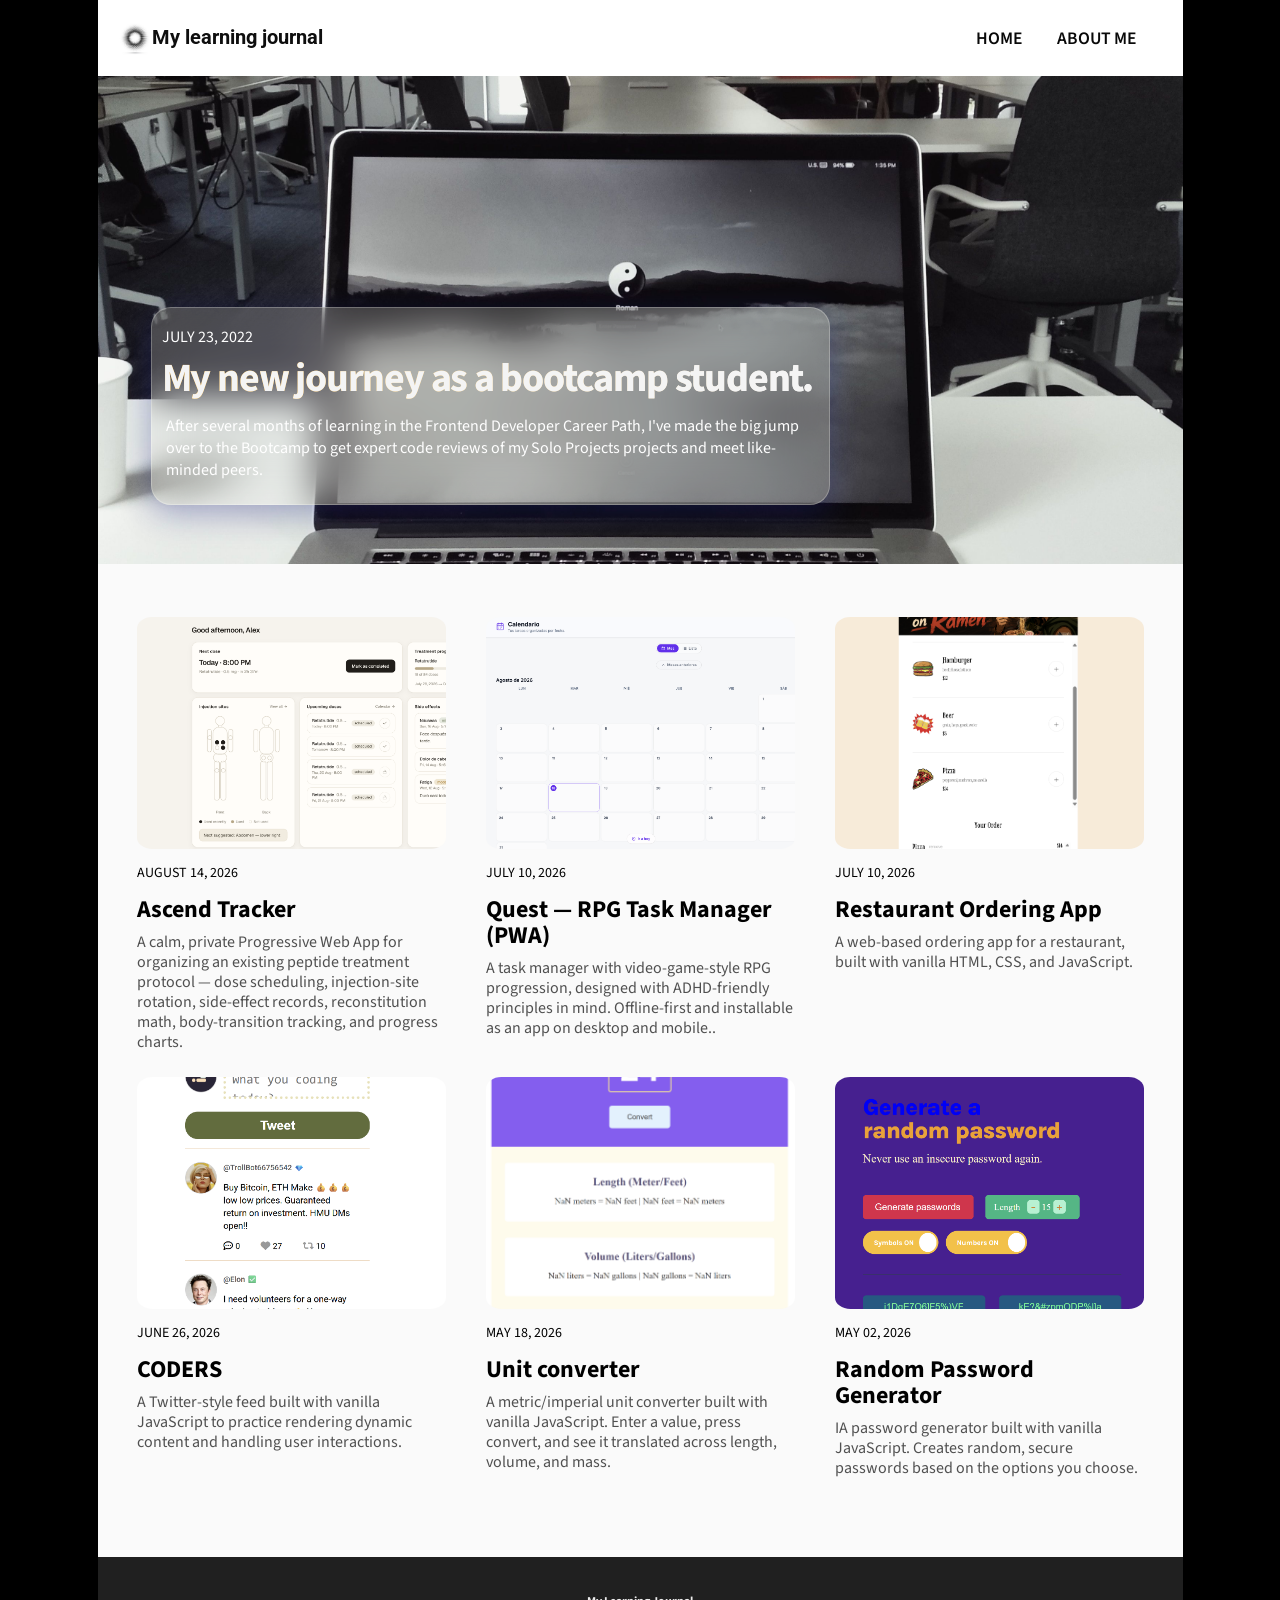
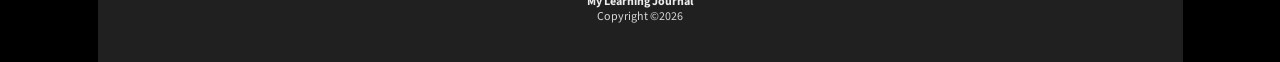
==== commit f03592fb: "Complete My Learning Journal: finish About page and blog content - Complete About Me page (mobile an" ====
--- a/index.html
+++ b/index.html
@@ -49,7 +49,7 @@
 
        <footer>
         <p>My Learning Journal
-        <br><span>Copyright ©2022</span></br></p>
+        <br><span>Copyright ©2026</span></br></p>
        </footer>
 
         <script src="index.js" type="module"></script>
--- a/styles.css
+++ b/styles.css
@@ -3,9 +3,10 @@
     width: 100%;
     max-width: 414px;
     margin: 0 auto;
-}
-
-/* smartphone version */
+    background-color: #090909;
+}
+
+/* mobile screen version */
 
 header{
     display: flex;
@@ -44,6 +45,11 @@
     font-weight: 600;
     gap: 1.9375rem;
     color: #090909;
+}
+
+nav, .menu a:hover{
+    transform: scale(1.1);
+    color: #505050;
 }
 
 header img{
@@ -66,29 +72,50 @@
     box-sizing: border-box;
     gap: 0.5rem;
     margin-bottom: 2.125rem;
+    cursor: pointer;
+    
 }
 
 .hero .subtext, h1, p, .date{
     font-family: "Source Sans 3", sans-serif;
     color: #FFFFFF;
     margin: 0;
-}
+    
+}
+/* 
+liquid glass mobile hero */
+
+.inner-text{
+    padding: 0.3rem;
+    background: rgba(255, 255, 255, 0.2);
+    backdrop-filter: blur(20px);
+    -webkit-backdrop-filter: blur(20px); /* necesario para Safari */
+    border: 1px solid rgba(255, 255, 255, 0.25);
+    border-radius: 20px;
+    box-shadow: 0 8px 32px rgba(31, 38, 135, 0.37);
+    }
 
 .hero .subtext{
     font-size: 1rem;
     font-weight: 400;
+    color: white;
+    padding: 0.3rem;
+    border-radius: 3%;
+    margin-top: 10px;
 }
 
 .hero .date{
     font-size: 0.75rem;
     font-weight: 400;
+    padding-top: 0.50em;
 }
 
 .hero h1{
     font-size: 2rem;
     font-weight: bold;
     line-height: 1.082em;
-    color: white;
+    color: rgb(244, 244, 244);
+
 }
 
 .hero p{
@@ -257,6 +284,80 @@
     margin: 2.1875rem 0;
 }
 
+/* about html mobile screen */
+
+/* hero text and img */
+
+.father{
+    background-color: white;
+}
+
+.about-html .blog{
+    background-color: white;
+    padding-top: 0;
+}
+
+.about-html{
+    padding: 0 20px;
+}
+
+
+.about-html .about-hero img{
+    width: 182px;
+    height: 182px;
+    margin-bottom: 27px;
+    margin-top: 26px;
+    margin-left: 20px;
+    border-radius: 50%;
+}
+
+.about-html .about-hero h1{
+    font-size: 2.1775rem;
+    line-height: 1.082em;
+    letter-spacing: -0.03em;
+    margin-bottom: 1rem;
+    padding-right: 42.78px;
+    margin-left: 20px;
+  
+    
+}
+
+.about-hero p{
+    padding-left: 1.25rem;
+    padding-right: 1.25rem;
+    margin-bottom: 3.125rem;
+    font-size: 1rem;
+   
+}
+
+.about-html .about-hero .hide{
+    display: none;
+}
+
+
+.about-html .highlight{
+    background-color: #f7f7f7;
+    padding: 1.02rem;
+    border-radius: 2%;
+}
+
+
+.about-html .blog{
+    padding-bottom: 0;
+    margin-bottom: 2.8125rem;
+}
+
+.about-html .recent-posts p{
+    margin-bottom: 1.6875rem;
+}
+
+.about-html .view-more{
+    display: none;
+}
+
+.about-html .card{
+    margin-bottom: 3.5rem;
+}
 
 /* Desktop screen size */
 
@@ -428,7 +529,6 @@
 
 .about-html hero{
     display: flex;
-    background-color: #FAFAFA;
     padding: 5.6875rem 3.3125rem 0 3.3125rem;
     align-items: center;
     
@@ -452,17 +552,25 @@
 
 .about-html .blog{
     padding: 4.0625rem 7.5625rem 3.1875rem 7.5625rem;
-    
     font-size: 20px;
 }
 
+.blog-html, .highlight{
+    width: fit-content;
+    background-color: #f6f6f6;
+    padding: 1em 1.5em;
+    border-radius: 2%;
+}
+
 .about-html .blog .blog-font{
     font-size: 1rem;
+    
 
 }
 
 .about-html .blog .bold{
     font-size: 1.25rem;
+    
 }
 
 /* image */
@@ -483,6 +591,7 @@
 .about-html .blog-grid{
     padding-top: 0;
     padding-bottom: 0;
+    margin-bottom: 1rem;
 }
 
 .blog-html, .view-more{
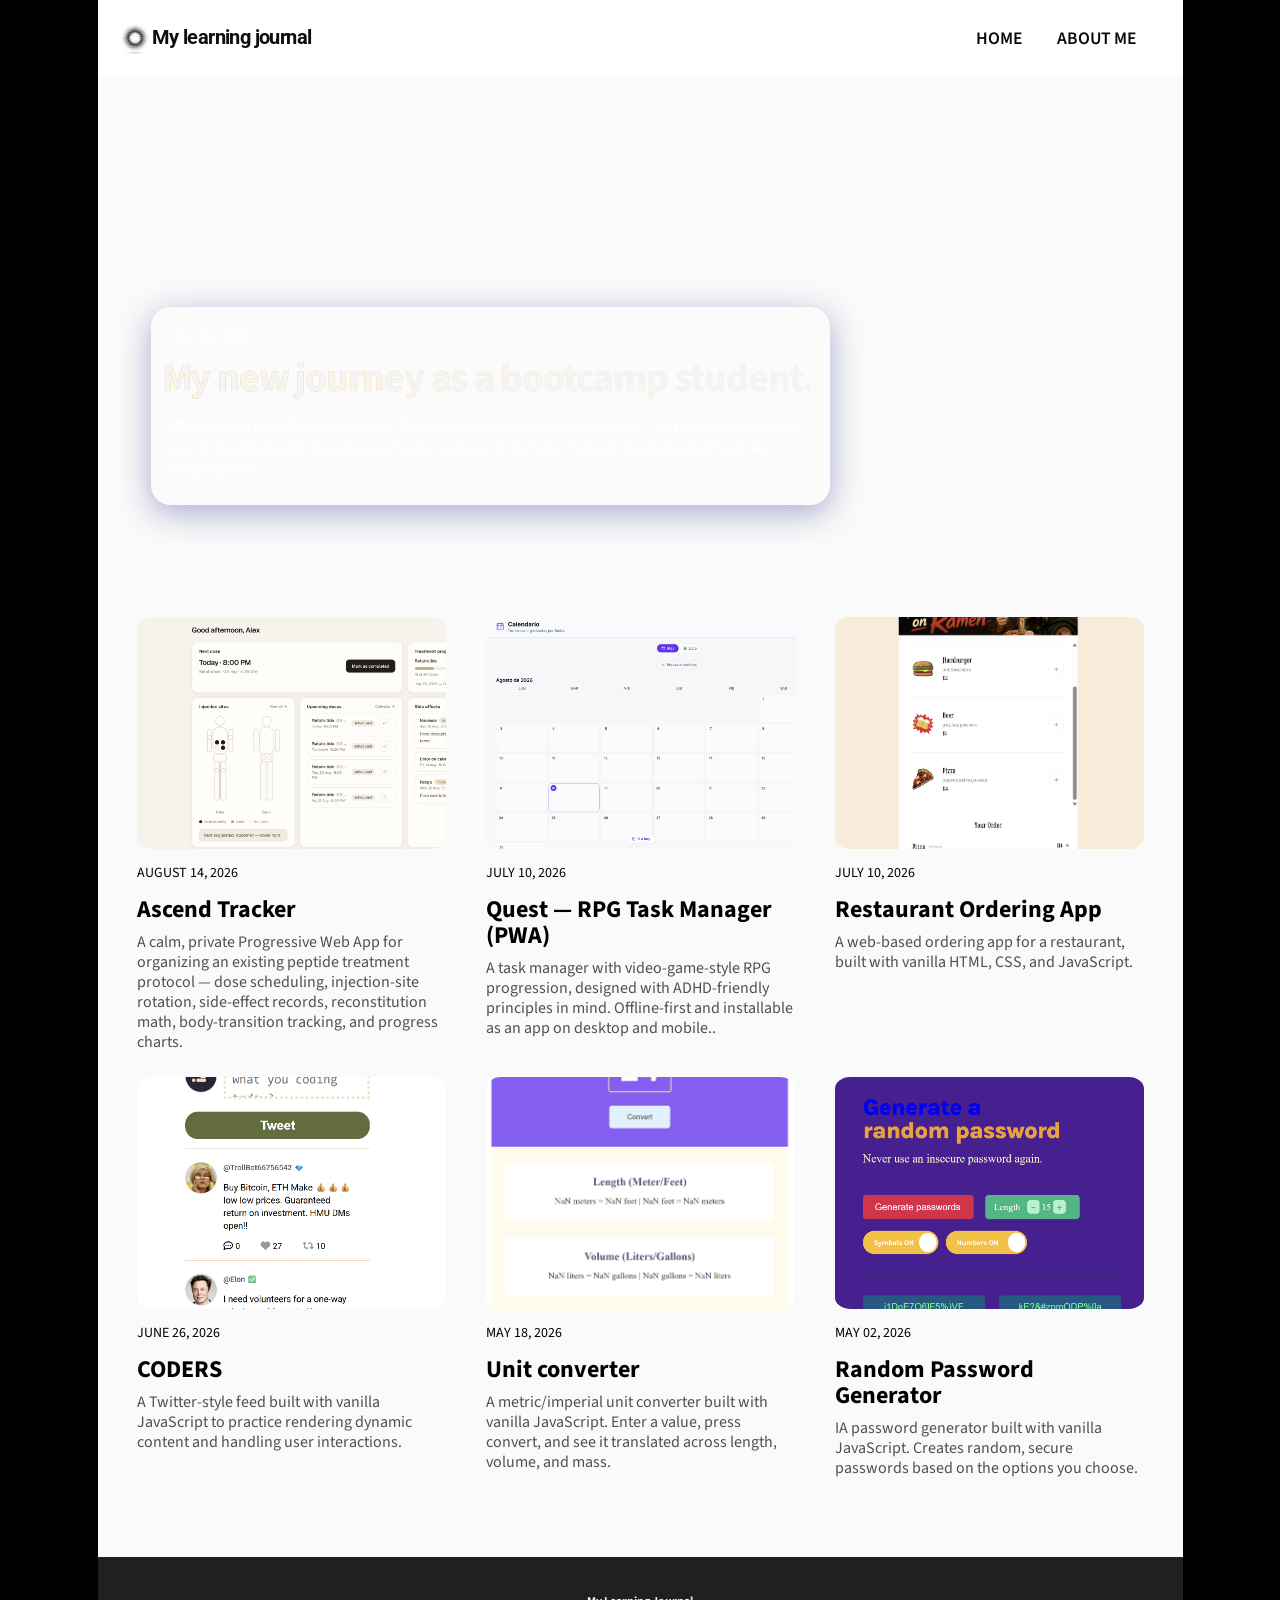
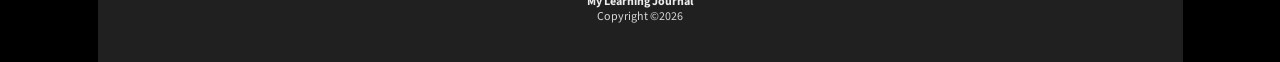
==== commit ce450dc0: "Added video to hero" ====
--- a/index.html
+++ b/index.html
@@ -26,6 +26,9 @@
        <main>
 
         <section class="hero" id="hero-redirect">
+            <video class="hero-video" autoplay muted loop playsinline>
+                <source src="./images/hero.mp4" type="video/mp4">
+            </video>
             <div class="inner-text">
                 <p class="date">JULY 23, 2022</p>
                 <h1 class="gradient-text">My new journey as a bootcamp student.</h1>
@@ -49,7 +52,7 @@
 
        <footer>
         <p>My Learning Journal
-        <br><span>Copyright ©2026</span></br></p>
+        <br><span>Copyright &copy;2026</span></p>
        </footer>
 
         <script src="index.js" type="module"></script>
--- a/styles.css
+++ b/styles.css
@@ -34,8 +34,8 @@
     color: #0E0E0E;
     font-family: "Roboto";
     font-weight: bold;
-    font-size: 0.846875m;
-    letter-spacing: -0.03;
+    font-size: 0.846875rem;
+    letter-spacing: -0.03em;
     line-height: 1.082;
 }
 
@@ -59,9 +59,8 @@
 /* Hero section */
 
 .hero{
-    background-image: url("images/hero.jpg");
-    background-size: cover;
-    background-position: center;
+    position: relative;
+    overflow: hidden;
     display: flex;
     flex-direction: column;
     align-items: flex-start;
@@ -76,6 +75,16 @@
     
 }
 
+.hero-video{
+    position: absolute;
+    top: 0;
+    left: 0;
+    width: 100%;
+    height: 100%;
+    object-fit: cover;
+    z-index: 0;
+}
+
 .hero .subtext, h1, p, .date{
     font-family: "Source Sans 3", sans-serif;
     color: #FFFFFF;
@@ -86,13 +95,15 @@
 liquid glass mobile hero */
 
 .inner-text{
+    position: relative;
+    z-index: 1;
     padding: 0.3rem;
     background: rgba(255, 255, 255, 0.2);
     backdrop-filter: blur(20px);
     -webkit-backdrop-filter: blur(20px); /* necesario para Safari */
     border: 1px solid rgba(255, 255, 255, 0.25);
     border-radius: 20px;
-    box-shadow: 0 8px 32px rgba(31, 38, 135, 0.37);
+    box-shadow: 0 8px 32px rgba(254, 254, 255, 0.37);
     }
 
 .hero .subtext{
@@ -410,12 +421,11 @@
 
     .hero .inner-text{
      /* width: 657px; */
+     position: relative;
+     z-index: 1;
      height: 11em;
      width: 41.0625rem;
      padding: 0.625rem;
-     
-     
-
 
     background: rgba(255, 255, 255, 0.2);
     backdrop-filter: blur(20px);
@@ -436,7 +446,6 @@
     letter-spacing: -0.03em;
     display: flex;
     margin-bottom: 0.6081rem;
-    color: gradient();
     }
 
     .gradient-text {
@@ -519,9 +528,10 @@
         display: none;
     }
 
-    .hero-html .blog-grid{
-        padding-bottom: 10px;
-    }
+
+
+
+    
 
 
 /* about-html desktop size */
@@ -590,8 +600,7 @@
 
 .about-html .blog-grid{
     padding-top: 0;
-    padding-bottom: 0;
-    margin-bottom: 1rem;
+    padding-bottom: 1.3rem;
 }
 
 .blog-html, .view-more{
@@ -646,7 +655,4 @@
     margin-top: -2.875rem;
 }
 
-}
-
-   
-
+}
